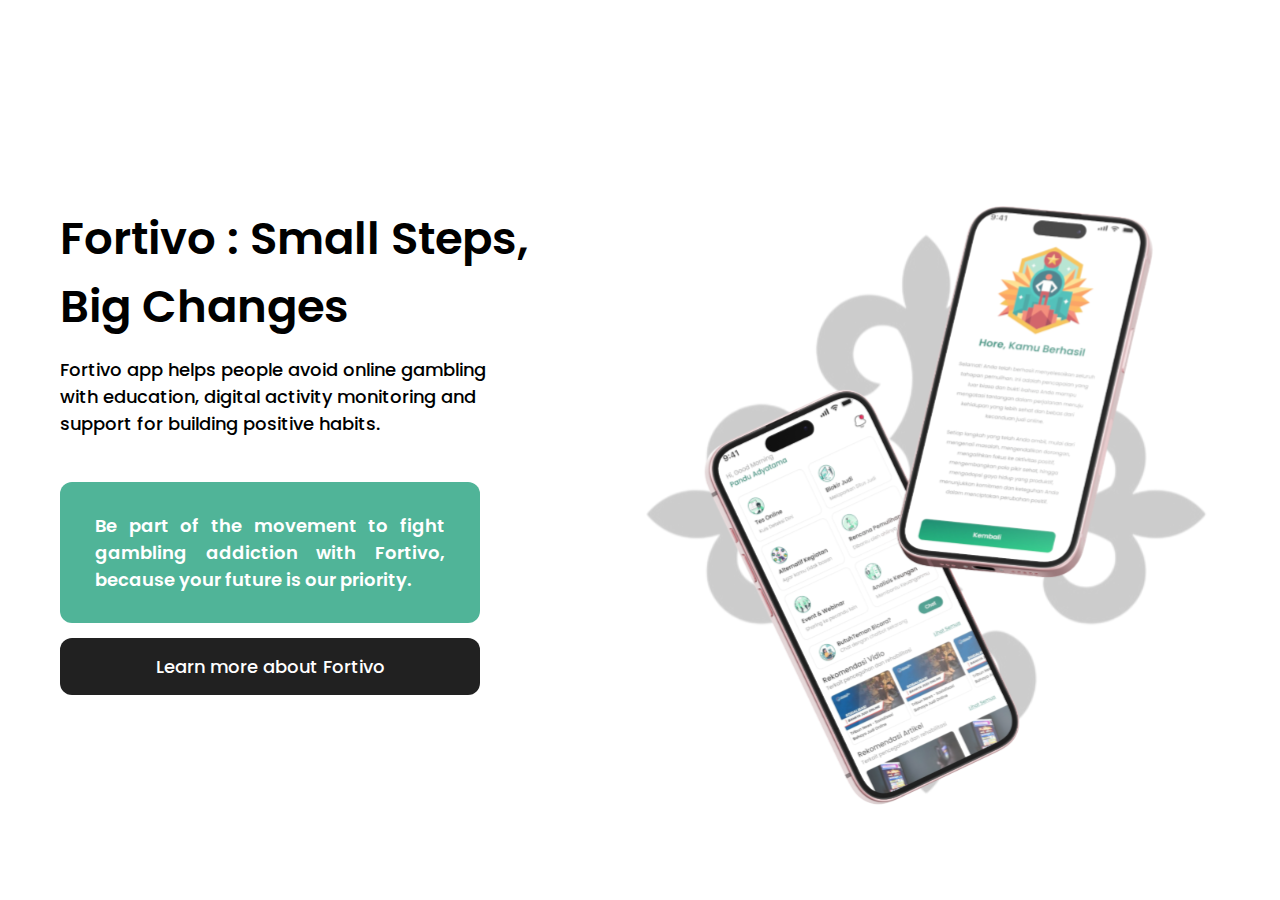
==== index.html @ 5feb3cb9 "first commit" ====
<!DOCTYPE html>
<html lang="en">
<head>
    <meta charset="UTF-8">
    <link rel="stylesheet" href="../CSS/index.css">
    <meta name="viewport" content="width=device-width, initial-scale=1.0">
    <title>Fortivo</title>
</head>
<body>
    
    <section class="section-home" >
        <div class="text-home">
            <h1>Fortivo : Small Steps, Big Changes</h1>
            <p>Fortivo app helps people avoid online gambling with education, digital activity monitoring and support for building positive habits.</p>
            <h2>Be part of the movement to fight gambling addiction with Fortivo, because your future is our priority.</h2>
            <a href="">Learn more about Fortivo</a>
        </div>
        <img src="./assests/images/download/mockup-hp.svg" alt="">
    </section>

</body>
</html>
---- CSS/index.css ----
:root {
  --poppins-semibold: poppins-semibold;
  --poppins-bold: poppins-bold;
  --poppins-medium: poppins-medium;
  --poppins-regular: poppins-regular;
  --poppins-thin: poppins-thin;
  --primary-color: #50B498;
  --black-color: #212121;
}

@font-face {
  font-family: poppins-semibold;
  src: url("../assests/fonts/Poppins-SemiBold.ttf");
}

@font-face {
  font-family: poppins-thin;
  src: url("../assests/fonts/Poppins-Thin.ttf");
}

@font-face {
  font-family: poppins-bold;
  src: url("../assests/fonts/Poppins-Bold.ttf");
}

@font-face {
  font-family: poppins-medium;
  src: url("../assests/fonts/Poppins-Medium.ttf");
}

@font-face {
  font-family: poppins-regular;
  src: url("../assests/fonts/Poppins-Regular.ttf");
}

* {
  box-sizing: border-box;
  margin: 0;
  padding: 0;
}

html {
  scroll-behavior: smooth;
}

body {
  overflow-x: hidden;
}

.section-home {
    width: 100%;
    height: 100vh;
    display: flex;
    justify-content: center;
    align-items: center;
    margin: 0 20px 0 20px;
}

.text-home {
    display: flex;
    flex-direction: column;
    gap: 15px;
}

.text-home h1 {
    font-size: 45px;
    width: 500px;
    font-family: var(--poppins-semibold);

}

.text-home p {
    font-size: 18px;
    width: 450px;
    font-family: var(--poppins-medium);

}

.text-home h2 {
    margin-top: 30px;
    font-size: 18px;
    width: 420px;
    font-family: var(--poppins-semibold);
    background-color: var(--primary-color);
    color: white;
    font-weight: 350;
    padding: 30px 35px 30px 35px;
    border-radius: 12px;
    text-align: justify;
}

.text-home a {
    text-decoration: none;
    font-size: 18px;
    width: 420px;
    font-family: var(--poppins-medium);
    background-color: var(--black-color);
    color: white;
    font-weight: 350;
    padding: 15px 30px 15px 30px;
    border-radius: 12px;
    text-align: center;
    
}

.section-home img {
    width: 800px;
    height: auto;
    margin-left: -100px;
}
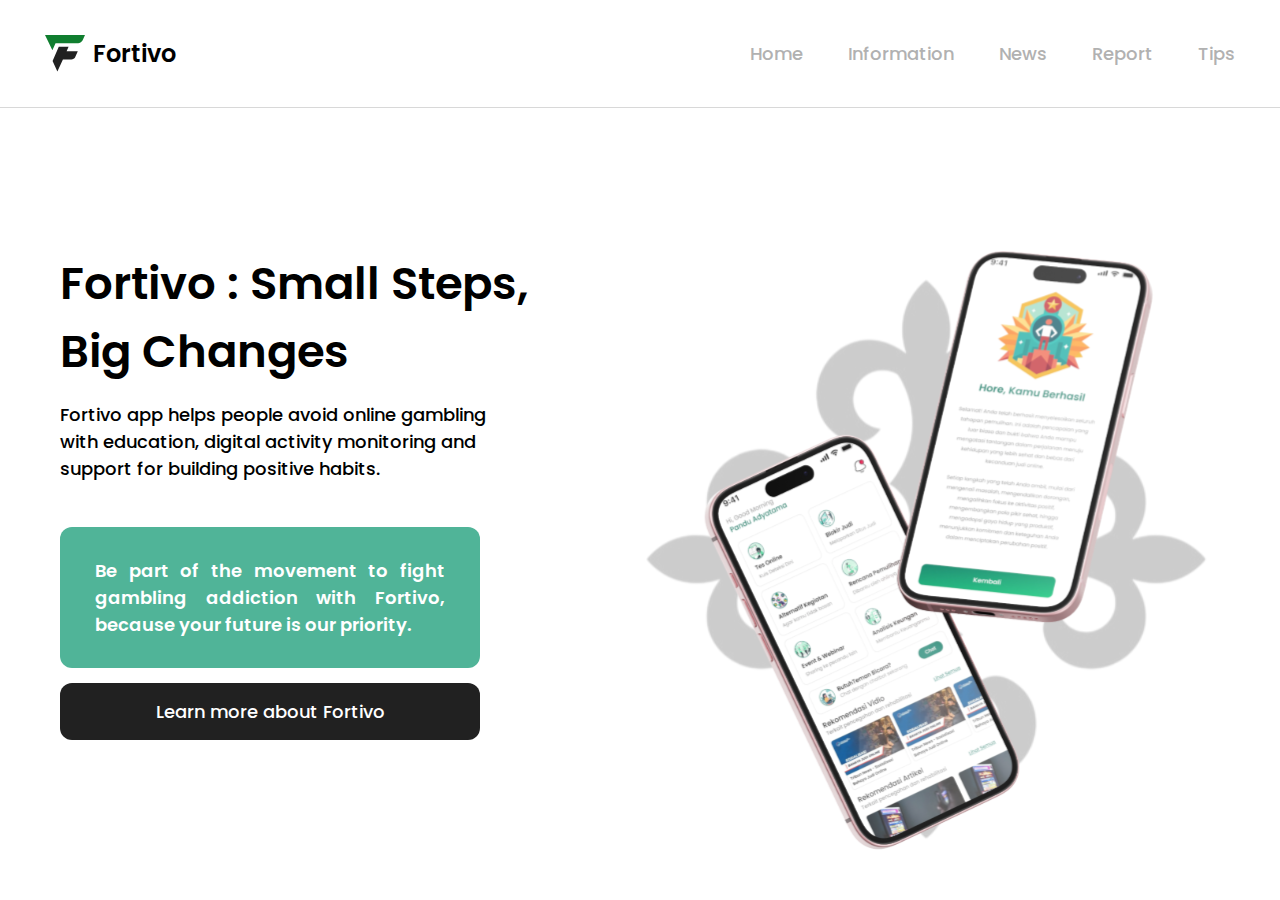
==== commit 402857f5: "update" ====
--- a/index.html
+++ b/index.html
@@ -5,9 +5,26 @@
     <link rel="stylesheet" href="../CSS/index.css">
     <meta name="viewport" content="width=device-width, initial-scale=1.0">
     <title>Fortivo</title>
+    <link rel="icon" href="./assets/images/logo/">
 </head>
 <body>
-    
+    <!-- Navbar Start -->
+    <nav class="navbar">
+        <div class="navbar-logo">
+            <img src="./assets/images/logo/logo.svg" alt="">
+            <h1>Fortivo</h1>
+        </div>
+        <div class="navbar-container">
+            <a href="#">Home</a>
+            <a href="">Information</a>
+            <a href="">News</a>
+            <a href="">Report</a>
+            <a href="">Tips</a>
+        </div>
+    </nav>
+    <!-- Navbar End -->
+
+    <!-- Home Start -->
     <section class="section-home" >
         <div class="text-home">
             <h1>Fortivo : Small Steps, Big Changes</h1>
@@ -15,8 +32,8 @@
             <h2>Be part of the movement to fight gambling addiction with Fortivo, because your future is our priority.</h2>
             <a href="">Learn more about Fortivo</a>
         </div>
-        <img src="./assests/images/download/mockup-hp.svg" alt="">
+        <img src="./assets/images/home/mockup-hp.svg" alt="">
     </section>
-
+    <!-- Home End -->
 </body>
 </html>--- a/CSS/index.css
+++ b/CSS/index.css
@@ -5,32 +5,34 @@
   --poppins-regular: poppins-regular;
   --poppins-thin: poppins-thin;
   --primary-color: #50B498;
+  --secondary-color: #107E2F;
   --black-color: #212121;
+  --gray-color: #B1B1B1;
 }
 
 @font-face {
   font-family: poppins-semibold;
-  src: url("../assests/fonts/Poppins-SemiBold.ttf");
+  src: url("../assets/fonts/Poppins-SemiBold.ttf");
 }
 
 @font-face {
   font-family: poppins-thin;
-  src: url("../assests/fonts/Poppins-Thin.ttf");
+  src: url("../assets/fonts/Poppins-Thin.ttf");
 }
 
 @font-face {
   font-family: poppins-bold;
-  src: url("../assests/fonts/Poppins-Bold.ttf");
+  src: url("../assets/fonts/Poppins-Bold.ttf");
 }
 
 @font-face {
   font-family: poppins-medium;
-  src: url("../assests/fonts/Poppins-Medium.ttf");
+  src: url("../assets/fonts/Poppins-Medium.ttf");
 }
 
 @font-face {
   font-family: poppins-regular;
-  src: url("../assests/fonts/Poppins-Regular.ttf");
+  src: url("../assets/fonts/Poppins-Regular.ttf");
 }
 
 * {
@@ -47,6 +49,96 @@
   overflow-x: hidden;
 }
 
+body::-webkit-scrollbar {
+  width: 10px; 
+}
+
+body::-webkit-scrollbar-track {
+  background: #f1f1f1;
+  border-radius: 12px;
+}
+
+body::-webkit-scrollbar-thumb {
+  background-color: var(--primary-color); 
+  border-radius: 12px;
+  transition: all 0.3s ease-in-out;
+}
+
+body::-webkit-scrollbar-thumb:hover {
+  background-color: #3b9b80;
+}
+
+@keyframes bounce {
+  0% {
+    transform: translateY(0);
+  }
+  25% {
+    transform: translateY(-5%);
+  }
+  50% {
+    transform: translateY(5%);
+  }
+  75% {
+    transform: translateY(-5%);
+  }
+  100% {
+    transform: translateY(0);
+  }
+}
+
+/* Navbar Start */
+.navbar {
+  width: 100%;
+  background-color: white;
+  border-bottom: 1px solid #D8D8D8;
+  height: 12vh;
+  justify-content: space-between;
+  padding: 0 45px;
+  display: flex;
+  align-items: center;
+  position: fixed;
+  z-index: 99;
+}
+
+.navbar-logo {
+  display: flex;
+  justify-content: center;
+  align-items: center;
+  gap: 8px;
+}
+
+.navbar-logo h1 {
+  font-family: var(--poppins-semibold);
+  font-size: 24px;
+}
+
+.navbar-logo img {
+  width: 40px;
+  height: auto;
+}
+
+.navbar-container {
+  display: flex;
+  justify-content: center;
+  align-items: center;
+  gap: 45px;
+}
+
+.navbar-container a {
+  color: var(--gray-color);
+  font-size: 18px;
+  cursor: pointer;
+  text-decoration: none;
+  font-family: var(--poppins-medium);
+  transition: all ease-in-out 0.3s;
+}
+
+.navbar-container a:hover {
+  color: var(--secondary-color);
+}
+/* Navbar End */
+
+/* Home Start */
 .section-home {
     width: 100%;
     height: 100vh;
@@ -54,6 +146,7 @@
     justify-content: center;
     align-items: center;
     margin: 0 20px 0 20px;
+    padding-top: 90px;
 }
 
 .text-home {
@@ -107,4 +200,6 @@
     width: 800px;
     height: auto;
     margin-left: -100px;
-}
+    animation: bounce 14s ease-in-out;
+}
+/* Home End */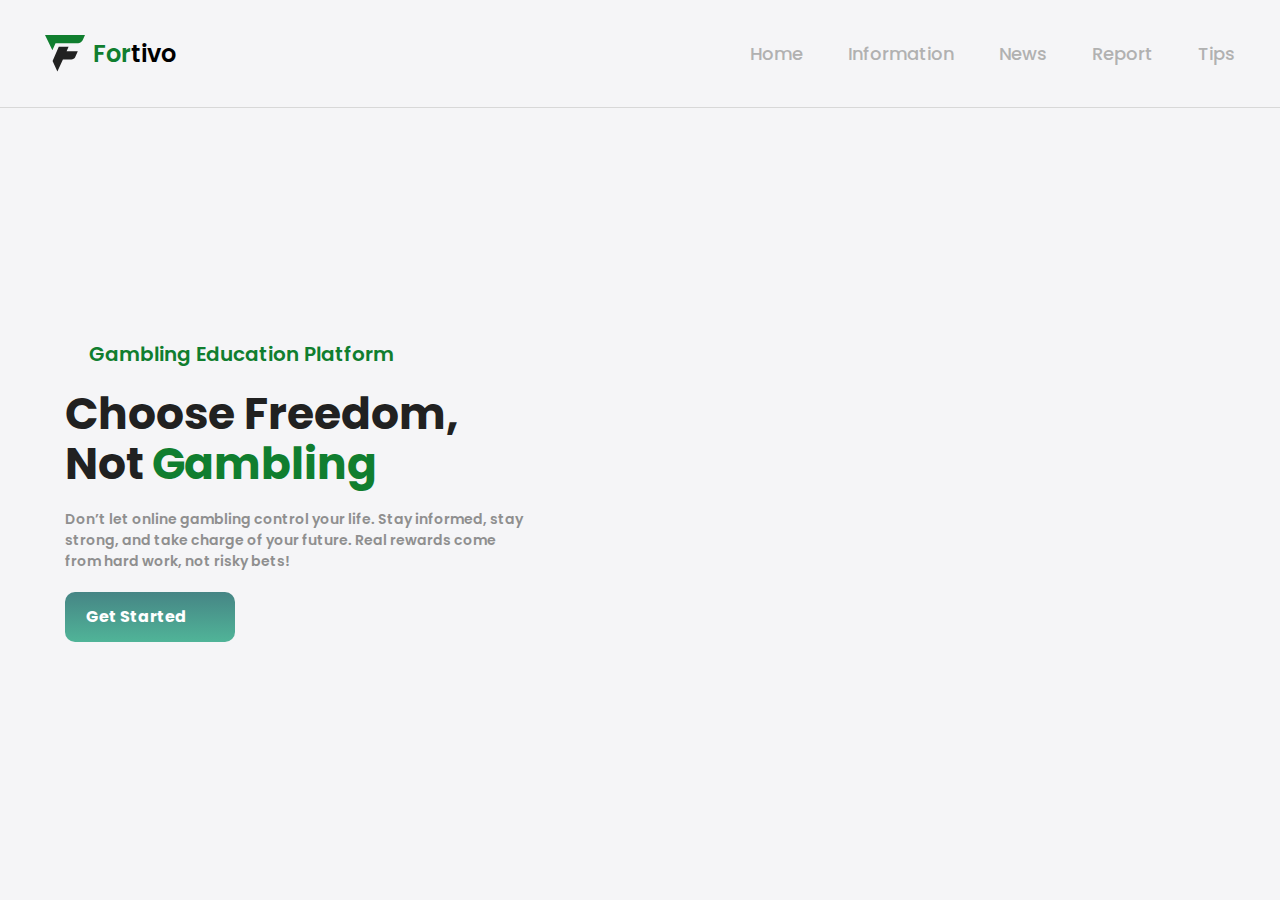
==== commit 2e4c8557: "update" ====
--- a/index.html
+++ b/index.html
@@ -2,17 +2,17 @@
 <html lang="en">
 <head>
     <meta charset="UTF-8">
-    <link rel="stylesheet" href="../CSS/index.css">
     <meta name="viewport" content="width=device-width, initial-scale=1.0">
     <title>Fortivo</title>
     <link rel="icon" href="./assets/images/logo/">
+    <link rel="stylesheet" href="./CSS/style.css">
 </head>
 <body>
-    <!-- Navbar Start -->
-    <nav class="navbar">
+     <!-- Navbar Start -->
+     <nav class="navbar">
         <div class="navbar-logo">
             <img src="./assets/images/logo/logo.svg" alt="">
-            <h1>Fortivo</h1>
+            <h1><span>For</span>tivo</h1>
         </div>
         <div class="navbar-container">
             <a href="#">Home</a>
@@ -25,15 +25,23 @@
     <!-- Navbar End -->
 
     <!-- Home Start -->
-    <section class="section-home" >
+     <section class="section-home">
         <div class="text-home">
-            <h1>Fortivo : Small Steps, Big Changes</h1>
-            <p>Fortivo app helps people avoid online gambling with education, digital activity monitoring and support for building positive habits.</p>
-            <h2>Be part of the movement to fight gambling addiction with Fortivo, because your future is our priority.</h2>
-            <a href="">Learn more about Fortivo</a>
+            <div class="text-home-elipse">
+                <img src="./assets/images/home/bulat.png" alt="">
+                <p>Gambling Education Platform</p>
+            </div>
+            <h1>Choose Freedom, Not <span>Gambling</span></h1>
+            <h2>Don’t let online gambling control your life. Stay informed, stay strong, and take charge of your future. Real rewards come from hard work, not risky bets!</h2>
+            <a href=""><p>Get Started</p> <img src="./assets/images/home/share.png" alt=""></a>
+            <div class="text-home-bottom">
+                <img src="./assets/images/home/bottom-text.png" alt="">
+                <img src="./assets/images/home/bottom-text-share.png" alt="">
+            </div>
         </div>
-        <img src="./assets/images/home/mockup-hp.svg" alt="">
-    </section>
-    <!-- Home End -->
+        <img src="./assets/images/home/home-people.svg" alt="">
+     </section>
+     <!-- Home End   -->
+
 </body>
 </html>--- a/CSS/style.css
+++ b/CSS/style.css
@@ -0,0 +1,224 @@
+:root {
+  --poppins-semibold: poppins-semibold;
+  --poppins-bold: poppins-bold;
+  --poppins-medium: poppins-medium;
+  --poppins-regular: poppins-regular;
+  --poppins-thin: poppins-thin;
+  --primary-color: #50b498;
+  --secondary-color: #107e2f;
+  --black-color: #212121;
+  --gray-color: #b1b1b1;
+  --semi-gray-color: #8f8f8f;
+}
+
+@font-face {
+  font-family: poppins-semibold;
+  src: url("../assets/fonts/Poppins-SemiBold.ttf");
+}
+
+@font-face {
+  font-family: poppins-thin;
+  src: url("../assets/fonts/Poppins-Thin.ttf");
+}
+
+@font-face {
+  font-family: poppins-bold;
+  src: url("../assets/fonts/Poppins-Bold.ttf");
+}
+
+@font-face {
+  font-family: poppins-medium;
+  src: url("../assets/fonts/Poppins-Medium.ttf");
+}
+
+@font-face {
+  font-family: poppins-regular;
+  src: url("../assets/fonts/Poppins-Regular.ttf");
+}
+
+* {
+  box-sizing: border-box;
+  margin: 0;
+  padding: 0;
+}
+
+html {
+  scroll-behavior: smooth;
+  background-color: #f5f5f7;
+}
+
+body {
+  overflow-x: hidden;
+}
+
+body::-webkit-scrollbar {
+  width: 10px;
+}
+
+body::-webkit-scrollbar-track {
+  background: #f1f1f1;
+  border-radius: 12px;
+}
+
+body::-webkit-scrollbar-thumb {
+  background-color: var(--primary-color);
+  border-radius: 12px;
+  transition: all 0.3s ease-in-out;
+}
+
+body::-webkit-scrollbar-thumb:hover {
+  background-color: #3b9b80;
+}
+
+/* Navbar Start */
+.navbar {
+  width: 100%;
+  background-color: white;
+  border-bottom: 1px solid #d8d8d8;
+  height: 12vh;
+  justify-content: space-between;
+  padding: 0 45px;
+  display: flex;
+  align-items: center;
+  position: fixed;
+  z-index: 99;
+  background-color: #f5f5f7;
+}
+
+.navbar-logo {
+  display: flex;
+  justify-content: center;
+  align-items: center;
+  gap: 8px;
+}
+
+.navbar-logo h1 {
+  font-family: var(--poppins-semibold);
+  font-size: 24px;
+}
+
+.navbar-logo span {
+  color: var(--secondary-color);
+}
+
+.navbar-logo img {
+  width: 40px;
+  height: auto;
+}
+
+.navbar-container {
+  display: flex;
+  justify-content: center;
+  align-items: center;
+  gap: 45px;
+}
+
+.navbar-container a {
+  color: var(--gray-color);
+  font-size: 18px;
+  cursor: pointer;
+  text-decoration: none;
+  font-family: var(--poppins-medium);
+  transition: all ease-in-out 0.3s;
+}
+
+.navbar-container a:hover {
+  color: var(--secondary-color);
+}
+/* Navbar End */
+
+/* Home Start */
+.section-home {
+  width: 100%;
+  height: 100vh;
+  display: flex;
+  justify-content: center;
+  align-items: center;
+  gap: 50px;
+  padding-top: 90px;
+}
+
+.text-home {
+  display: flex;
+  flex-direction: column;
+  padding-top: 40px;
+  gap: 20px;
+}
+
+.text-home .text-home-elipse {
+  display: flex;
+  flex-direction: row;
+  gap: 10px;
+}
+
+.text-home  .text-home-elipse img {
+  width: 14px;
+  height: auto;
+  object-fit: contain;
+}
+
+.text-home  .text-home-elipse p {
+  color: var(--secondary-color);
+  font-size: 20px;
+  font-family: var(--poppins-semibold);
+}
+
+.text-home h1 {
+  color: var(--black-color);
+  font-size: 44px;
+  font-family: var(--poppins-bold);
+  width: 420px;
+  line-height: 50px;
+}
+
+.text-home span {
+  color: var(--secondary-color);
+}
+
+.text-home h2 {
+  color: var(--semi-gray-color);
+  font-size: 14px;
+  font-family: var(--poppins-semibold);
+  width: 460px;
+  font-weight: 400;
+}
+
+.text-home a {
+  background: linear-gradient(to bottom, #468585 0%, #50b498 100%);
+  border-radius: 10px;
+  width: 170px;
+  height: 50px;
+  display: flex;
+  flex-direction: row;
+  justify-content: center;
+  text-decoration: none;
+  align-items: center;
+}
+
+.text-home a p {
+  color: white;
+  font-size: 16px;
+  font-family: var(--poppins-bold);
+  font-weight: 400;
+}
+
+.text-home a img {
+    width: 28px;
+}
+
+.text-home .text-home-bottom {
+    display: flex;
+    flex-direction: row;
+    gap: 20px;
+    margin-top: 30px;
+}
+
+.text-home .text-home-bottom img {
+    width: 210px;
+    height: auto;
+}
+
+.section-home img {
+    width: 640px;
+    height: auto;
+}
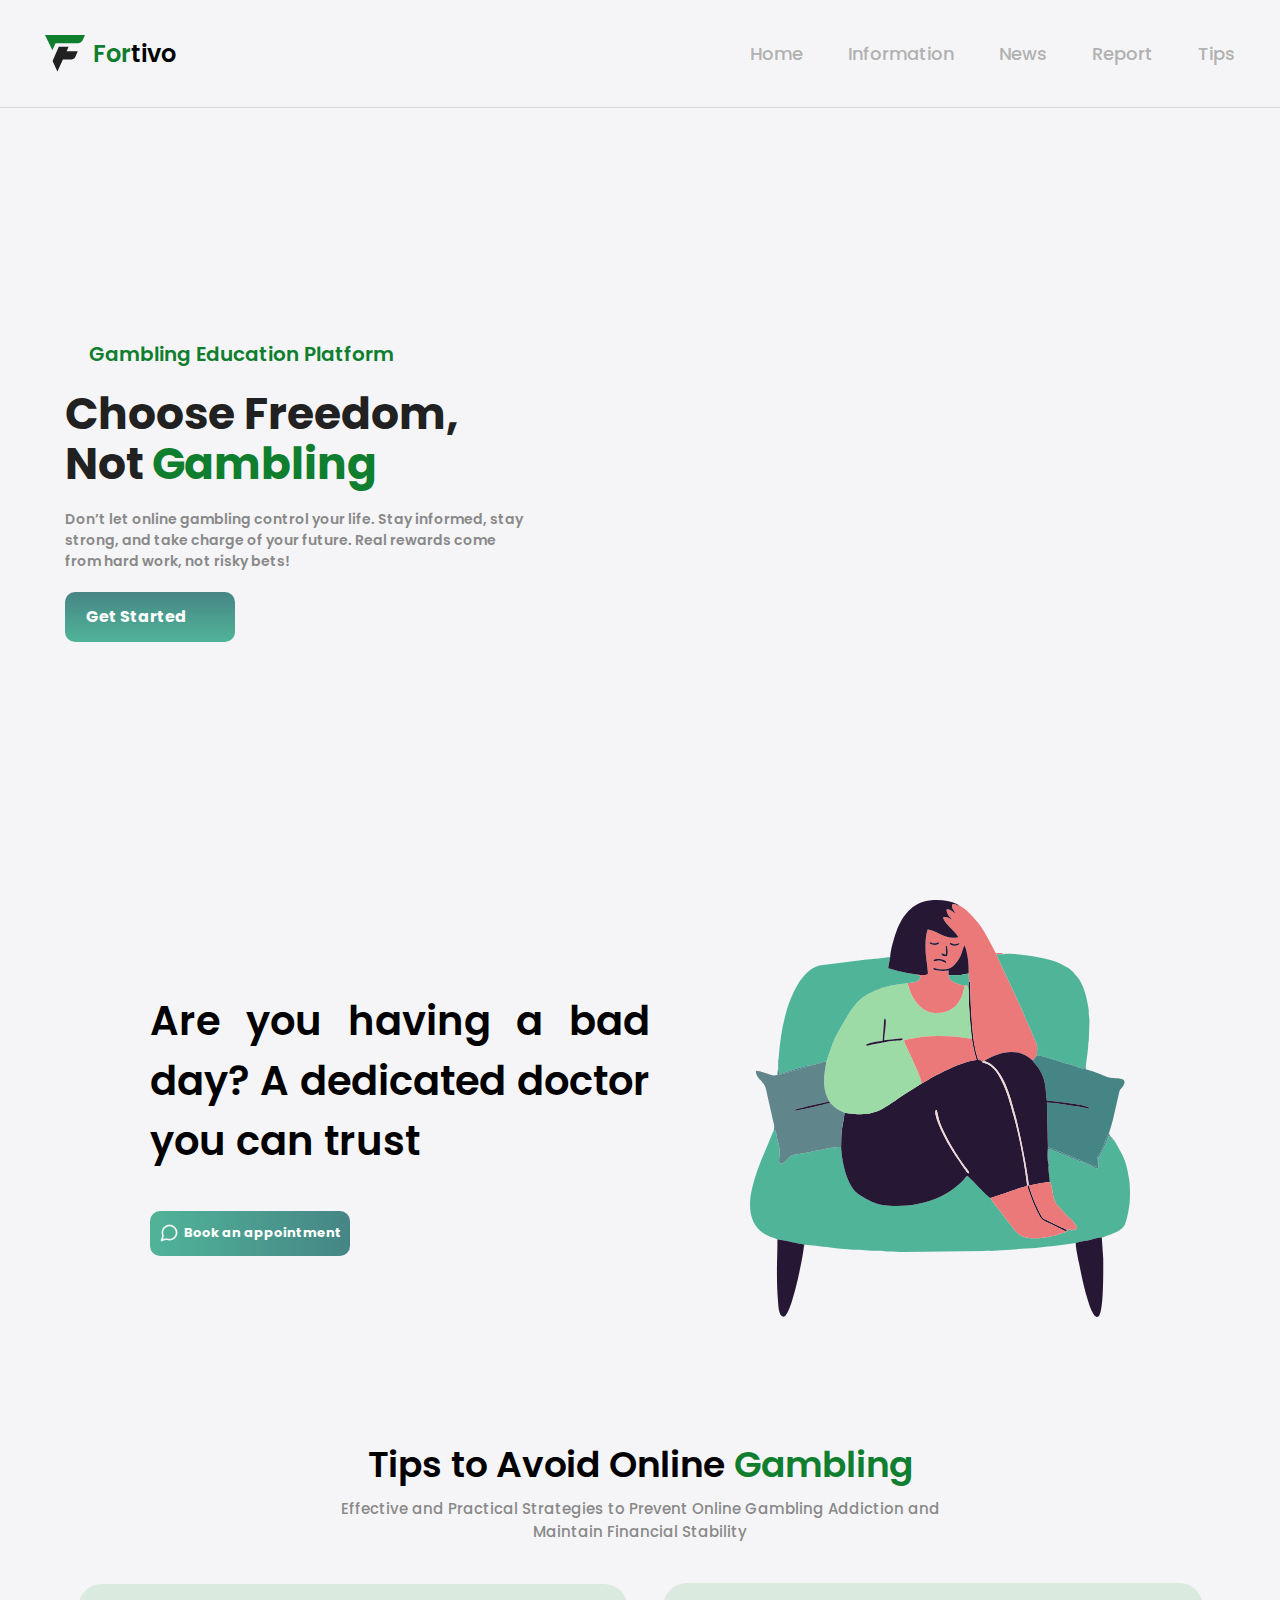
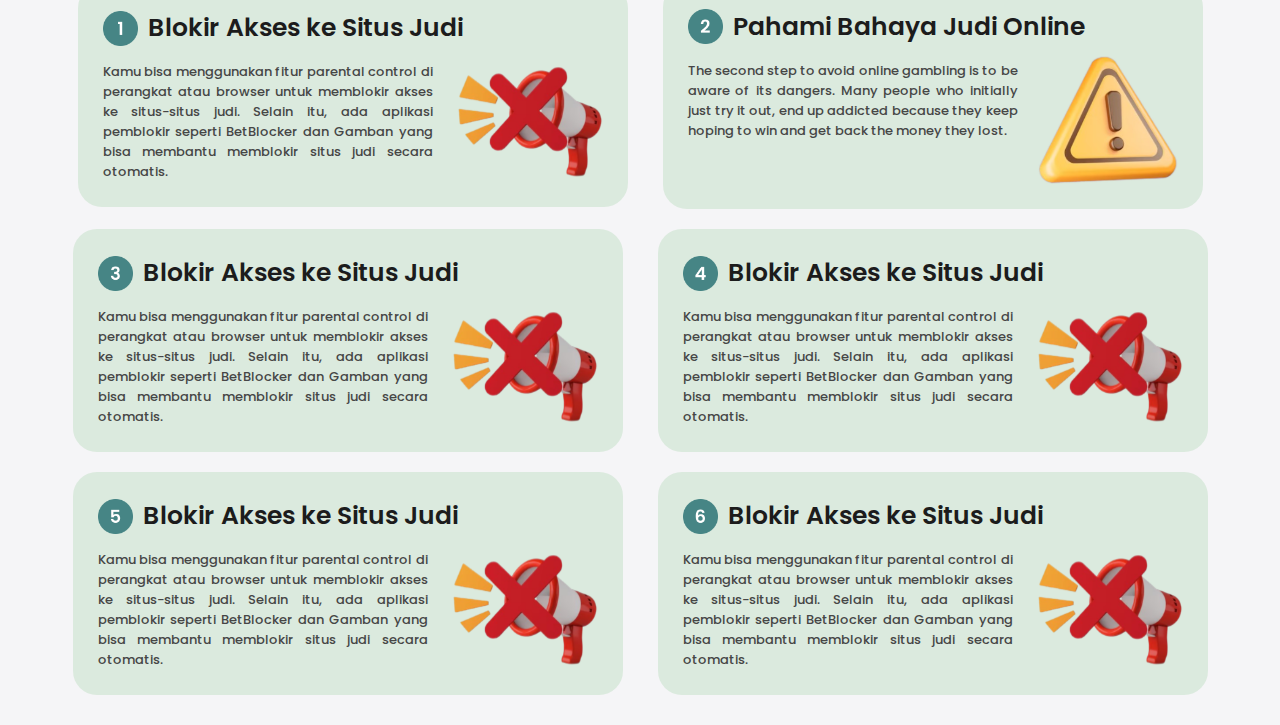
==== commit dd9deca3: "first commit" ====
--- a/index.html
+++ b/index.html
@@ -21,7 +21,7 @@
             <a href="">Report</a>
             <a href="">Tips</a>
         </div>
-    </nav>
+    </nav> 
     <!-- Navbar End -->
 
     <!-- Home Start -->
@@ -43,5 +43,82 @@
      </section>
      <!-- Home End   -->
 
+     <div class="booking-doctor">
+        <div class="booking-doctor-text">
+            <h1>Are you having a bad day? A dedicated doctor you can trust</h1>
+            <a href=""><img src="./assets/images/booking/chat.png" alt="">  <p>Book an appointment</p> </a>
+        </div>
+        <img src="./assets/images/booking/Untitled-2 1.svg" alt="">
+     </div>
+
+     <!-- Tips Start -->
+    <section class="section-tips">
+        <h1>Tips to Avoid Online <span>Gambling</span></h1>
+        <p>Effective and Practical Strategies to Prevent Online Gambling Addiction and Maintain Financial Stability</p>
+        <div class="container-item-tips">
+            <div class="item-tips">
+                <div class="item-tips-number">
+                    <img src="./assets/images/tips/one.png" alt="">
+                    <h1>Blokir Akses ke Situs Judi</h1>
+                </div>
+                <div class="item-tips-text">
+                    <p>Kamu bisa menggunakan fitur parental control di perangkat atau browser untuk memblokir akses ke situs-situs judi. Selain itu, ada aplikasi pemblokir seperti BetBlocker dan Gamban yang bisa membantu memblokir situs judi secara otomatis.</p>
+                    <img src="./assets/images/tips/image 47.svg" alt="">
+                </div>
+            </div>
+            <div class="item-tips">
+                <div class="item-tips-number">
+                    <img src="./assets/images/tips/two.png" alt="">
+                    <h1>Pahami Bahaya Judi Online</h1>
+                </div>
+                <div class="item-tips-text">
+                    <p>The second step to avoid online gambling is to be aware of its dangers. Many people who initially just try it out, end up addicted because they keep hoping to win and get back the money they lost.</p>
+                    <img src="./assets/images/tips/image 48(2).svg" alt="" style="width: 140px;" height="auto">
+                </div>
+            </div>
+            <div class="item-tips">
+                <div class="item-tips-number">
+                    <img src="./assets/images/tips/three.png" alt="">
+                    <h1>Blokir Akses ke Situs Judi</h1>
+                </div>
+                <div class="item-tips-text">
+                    <p>Kamu bisa menggunakan fitur parental control di perangkat atau browser untuk memblokir akses ke situs-situs judi. Selain itu, ada aplikasi pemblokir seperti BetBlocker dan Gamban yang bisa membantu memblokir situs judi secara otomatis.</p>
+                    <img src="./assets/images/tips/image 47.svg" alt="">
+                </div>
+            </div>
+            <div class="item-tips">
+                <div class="item-tips-number">
+                    <img src="./assets/images/tips/four.png" alt="">
+                    <h1>Blokir Akses ke Situs Judi</h1>
+                </div>
+                <div class="item-tips-text">
+                    <p>Kamu bisa menggunakan fitur parental control di perangkat atau browser untuk memblokir akses ke situs-situs judi. Selain itu, ada aplikasi pemblokir seperti BetBlocker dan Gamban yang bisa membantu memblokir situs judi secara otomatis.</p>
+                    <img src="./assets/images/tips/image 47.svg" alt="">
+                </div>
+            </div>
+            <div class="item-tips">
+                <div class="item-tips-number">
+                    <img src="./assets/images/tips/five.png" alt="">
+                    <h1>Blokir Akses ke Situs Judi</h1>
+                </div>
+                <div class="item-tips-text">
+                    <p>Kamu bisa menggunakan fitur parental control di perangkat atau browser untuk memblokir akses ke situs-situs judi. Selain itu, ada aplikasi pemblokir seperti BetBlocker dan Gamban yang bisa membantu memblokir situs judi secara otomatis.</p>
+                    <img src="./assets/images/tips/image 47.svg" alt="">
+                </div>
+            </div>
+            <div class="item-tips">
+                <div class="item-tips-number">
+                    <img src="./assets/images/tips/six.png" alt="">
+                    <h1>Blokir Akses ke Situs Judi</h1>
+                </div>
+                <div class="item-tips-text">
+                    <p>Kamu bisa menggunakan fitur parental control di perangkat atau browser untuk memblokir akses ke situs-situs judi. Selain itu, ada aplikasi pemblokir seperti BetBlocker dan Gamban yang bisa membantu memblokir situs judi secara otomatis.</p>
+                    <img src="./assets/images/tips/image 47.svg" alt="">
+                </div>
+            </div>
+        </div>
+    </section>
+    <!-- Tips End -->
+
 </body>
 </html>--- a/CSS/style.css
+++ b/CSS/style.css
@@ -8,7 +8,7 @@
   --secondary-color: #107e2f;
   --black-color: #212121;
   --gray-color: #b1b1b1;
-  --semi-gray-color: #8f8f8f;
+  --semi-gray-color: #898989;
 }
 
 @font-face {
@@ -222,3 +222,147 @@
     width: 640px;
     height: auto;
 }
+
+.booking-doctor{
+  display: flex;
+  flex-direction: row;
+  justify-content: center;
+  align-items: center;
+  gap: 100px;
+}
+
+.booking-doctor img {
+  width: 380px;
+  height: auto;
+}
+.booking-doctor .booking-doctor-text {
+  display: flex;
+  flex-direction: column;
+  padding-top: 30px;
+  gap: 40px;
+}
+
+.booking-doctor .booking-doctor-text h1 {
+  font-size: 40px;
+  font-family: var(--poppins-semibold);
+  text-align: justify;
+  font-weight: 400;
+  width: 500px;
+  text-align: justify;
+}
+
+
+.booking-doctor .booking-doctor-text a {
+  background: linear-gradient(to left, #468585 0%, #50b498 100%);
+  border-radius: 10px;
+  width: 200px;
+  height: 45px;
+  display: flex;
+  flex-direction: row;
+  justify-content: center;
+  text-decoration: none;
+  align-items: center;
+}
+
+.booking-doctor .booking-doctor-text a p {
+  color: white;
+  font-size: 13px;
+  font-family: var(--poppins-bold);
+  font-weight: 300;
+  margin-left: 5px;
+}
+
+.booking-doctor .booking-doctor-text a img {
+    width: 20px;
+    height: auto;
+}
+
+
+.section-tips {
+  display: flex;
+  flex-direction: column;
+  padding-top: 120px;
+  align-items: center;
+}
+
+.section-tips h1 {
+  font-family: var(--poppins-semibold);
+  font-size: 36px;
+}
+
+.section-tips span {
+  color: var(--secondary-color);
+}
+
+.section-tips p {
+  font-size: 15px;
+  font-family: var(--poppins-medium);
+  color: var(--semi-gray-color);
+  width: 600px;
+  text-align: center;
+  margin-top: 5px;
+}
+
+.section-tips .container-item-tips {
+  display: flex;
+  flex-direction: row;
+  flex-wrap: wrap;
+  align-items: center;
+  justify-content: center;
+  padding-top: 40px;
+  padding-bottom: 30px;
+  gap: 20px 35px;
+}
+
+.section-tips .container-item-tips .item-tips {
+  display: flex;
+  flex-direction: column;
+  background-color: rgba(76, 175, 80, 0.15);
+  border-radius: 24px;
+  padding: 25px;
+  
+}
+
+.section-tips .container-item-tips .item-tips .item-tips-number {
+  display: flex;
+  flex-direction: row;
+  align-items: center;
+}
+
+.section-tips .container-item-tips .item-tips .item-tips-number img {
+  width: 35px;
+  height: auto;
+  object-fit: contain;
+}
+
+.section-tips .container-item-tips .item-tips .item-tips-number h1 {
+  font-size: 25px;
+  font-family: var(--poppins-semibold);
+  margin-left: 10px;
+  font-weight: 400;
+  width: 400px;
+  color: #1C1C1C;
+}
+
+
+.section-tips .container-item-tips .item-tips .item-tips-text {
+  display: flex;
+  flex-direction: row;
+  margin-top: 10px;
+}
+
+.section-tips .container-item-tips .item-tips .item-tips-text p {
+  font-size: 13px;
+  font-family: var(--poppins-medium );
+  font-weight: 300;
+  color: #1C1C1C;
+  text-align: justify;
+  color: #464646;
+  width: 330px;
+}
+
+.section-tips .container-item-tips .item-tips .item-tips-text img {
+  width: 150px;
+  height: auto;
+  margin-left: 20px;
+}